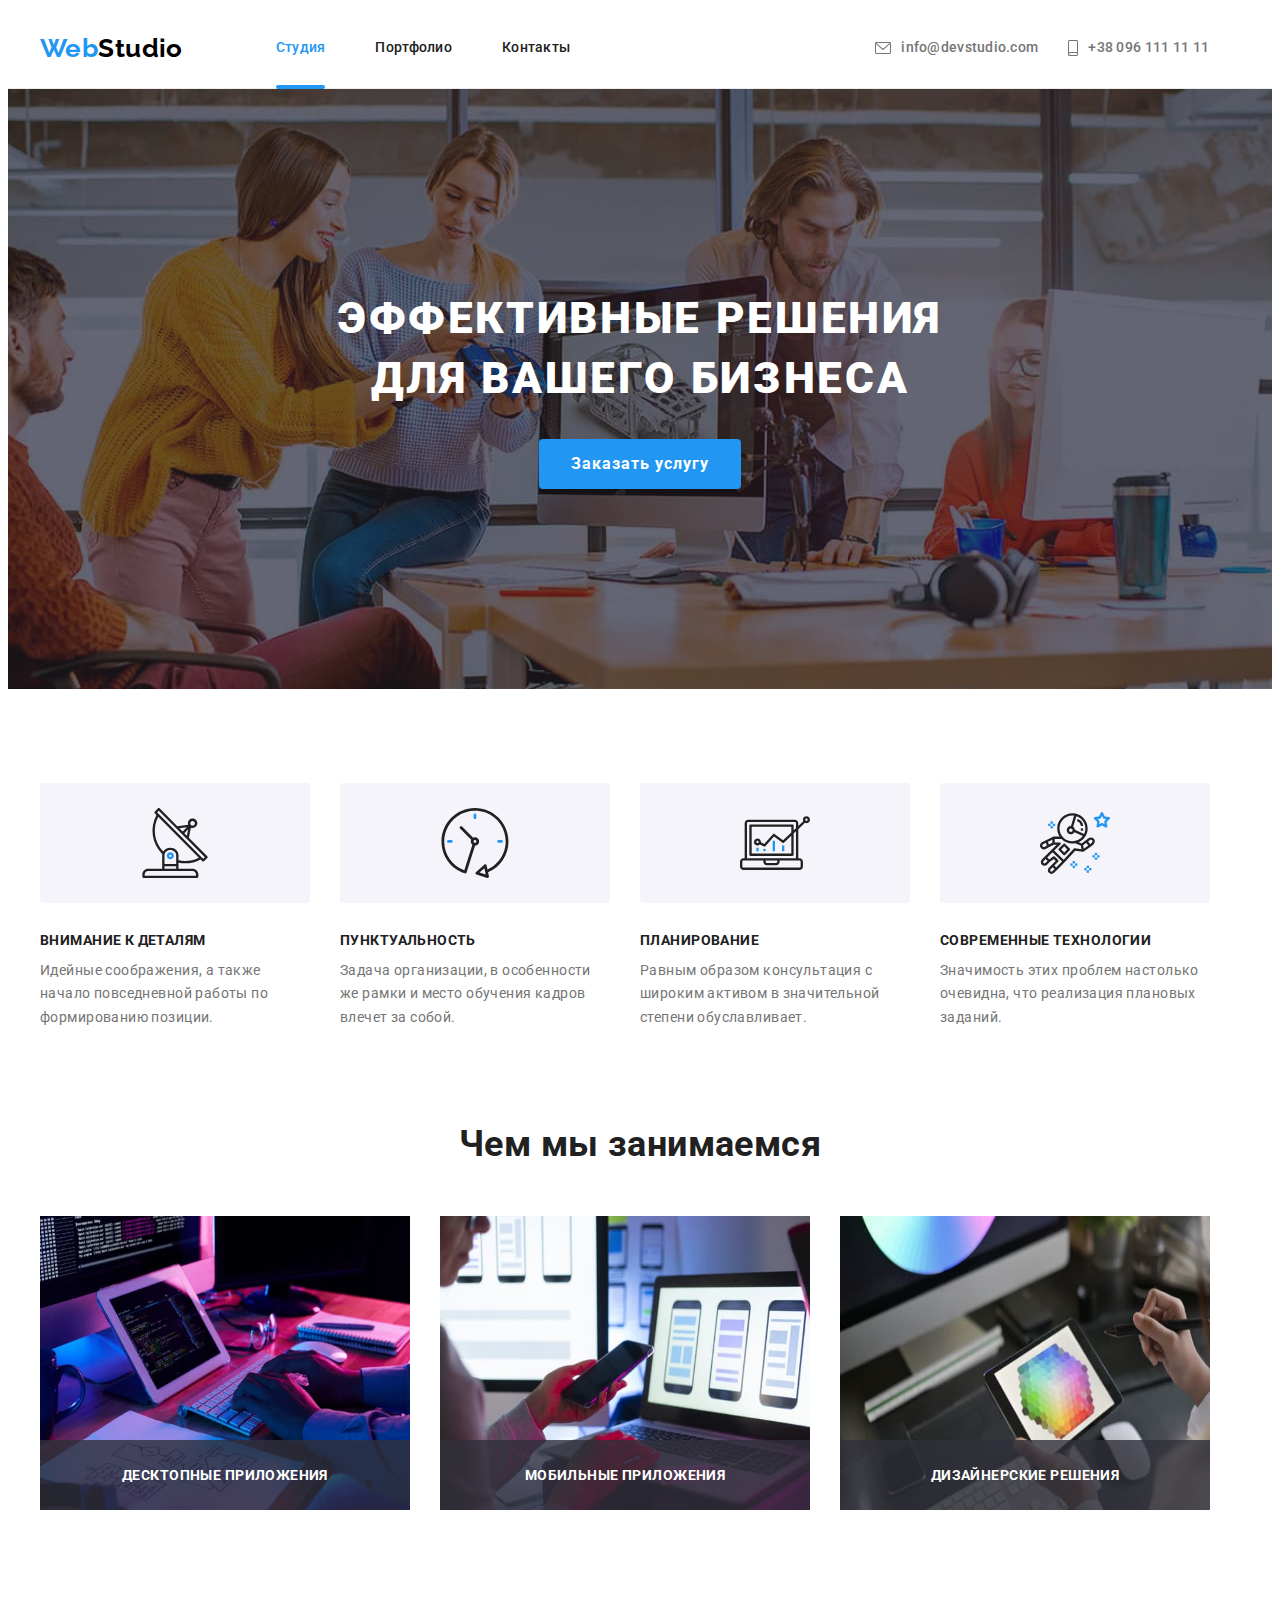
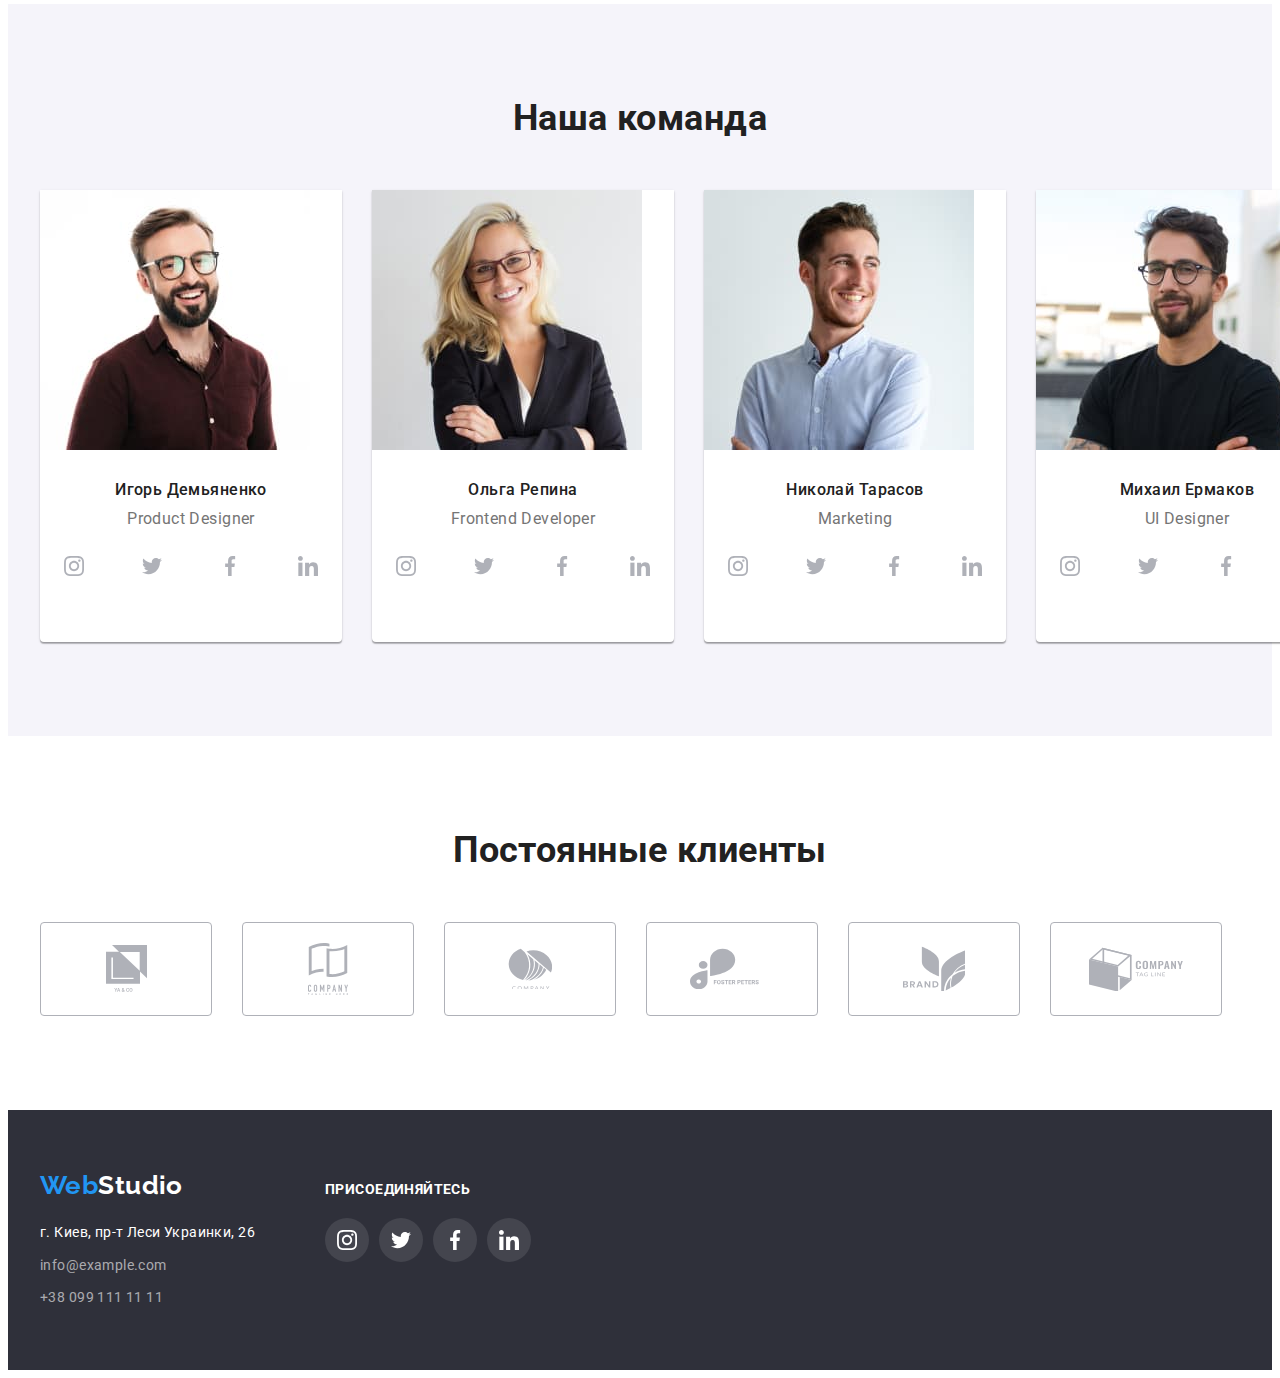
==== index.html @ 5ff28424 "clone" ====
<!DOCTYPE html>
<html lang="ru">
	<head>
		<meta charset="UTF-8" />
		<meta http-equiv="X-UA-Compatible" content="IE=edge" />
		<meta name="viewport" content="width=device-width, initial-scale=1.0" />
		<title>Студия</title>
		<link rel="preconnect" href="https://fonts.googleapis.com" />
		<link rel="preconnect" href="https://fonts.gstatic.com" crossorigin />
		<link
			href="https://fonts.googleapis.com/css2?family=Montserrat&family=Raleway:wght@700&family=Roboto:wght@400;500;700;900&display=swap"
			rel="stylesheet"
		/>
		<link
			rel="stylesheet"
			href="https://cdnjs.cloudflare.com/ajax/libs/modern-normalize/1.1.0/modern-normalize.min.css"
			integrity="sha512-wpPYUAdjBVSE4KJnH1VR1HeZfpl1ub8YT/NKx4PuQ5NmX2tKuGu6U/JRp5y+Y8XG2tV+wKQpNHVUX03MfMFn9Q=="
			crossorigin="anonymous"
			referrerpolicy="no-referrer"
		/>
		<link rel="stylesheet" href="./css/styles.css" />
	</head>
	<body>
		<!-- Шапка -->
		<header class="header">
			<div class="container">
				<div class="header-body">
					<nav class="header-nav">
						<a class="link header-logo" href="./index.html"
							><span class="header-logo-web">Web</span
							><span class="header-logo-studio">Studio</span></a
						>
						<ul class="list header-nav-list">
							<li class="header-nav-list-item">
								<a
									class="link current header-link"
									href="./index.html"
									>Студия</a
								>
							</li>
							<li class="header-nav-list-item">
								<a
									class="link header-link"
									href="./portfolio.html"
									>Портфолио</a
								>
							</li>
							<li class="header-nav-list-item">
								<a class="link header-link" href="">Контакты</a>
							</li>
						</ul>
					</nav>
					<ul class="list header-contacts-list">
						<li class="header-contacts-list-item">
							<a
								class="link header-link"
								href="mailto:info@devstudio.com"
							>
								<svg
									class="icon icon-envelope"
									width="16"
									height="12"
								>
									<use
										href="./images/icons.svg#envelope"
									></use>
								</svg>
								info@devstudio.com</a
							>
						</li>
						<li class="header-contacts-list-item">
							<a
								class="link header-link"
								href="tel:+380961111111"
							>
								<svg
									class="icon icon-smartphone"
									width="10"
									height="16"
								>
									<use
										href="./images/icons.svg#smartphone"
									></use>
								</svg>
								+38 096 111 11 11</a
							>
						</li>
					</ul>
				</div>
			</div>
		</header>
		<!-- Основа -->
		<main>
			<!-- Заказать услугу -->
			<section class="hero">
				<div class="container">
					<h1 class="hero-title">
						Эффективные решения <br />
						для вашего бизнеса
					</h1>
					<button
						class="button hero-button"
						type="button"
						data-modal-open
					>
						Заказать услугу
					</button>
				</div>
			</section>
			<!-- Features -->
			<section class="section benefits">
				<div class="container">
					<h2 class="section-title visually-hidden">
						Наши преимущества
					</h2>
					<ul class="list benefits-list">
						<li class="benefits-list-item">
							<div class="benefits-icons">
								<svg width="70" height="70">
									<use
										href="./images/icons.svg#antenna"
									></use>
								</svg>
							</div>
							<h3 class="benefits-title">Внимание к деталям</h3>
							<p class="benefits-text">
								Идейные соображения, а также начало повседневной
								работы по формированию позиции.
							</p>
						</li>
						<li class="benefits-list-item">
							<div class="benefits-icons">
								<svg width="70" height="70">
									<use href="./images/icons.svg#clock"></use>
								</svg>
							</div>
							<h3 class="benefits-title">Пунктуальность</h3>
							<p class="benefits-text">
								Задача организации, в особенности же рамки и
								место обучения кадров влечет за собой.
							</p>
						</li>
						<li class="benefits-list-item">
							<div class="benefits-icons">
								<svg width="70" height="70">
									<use
										href="./images/icons.svg#diagram"
									></use>
								</svg>
							</div>
							<h3 class="benefits-title">Планирование</h3>
							<p class="benefits-text">
								Равным образом консультация с широким активом в
								значительной степени обуславливает.
							</p>
						</li>
						<li class="benefits-list-item">
							<div class="benefits-icons">
								<svg width="70" height="70">
									<use
										href="./images/icons.svg#astronaut"
									></use>
								</svg>
							</div>
							<h3 class="benefits-title">
								Современные технологии
							</h3>
							<p class="benefits-text">
								Значимость этих проблем настолько очевидна, что
								реализация плановых заданий.
							</p>
						</li>
					</ul>
				</div>
			</section>
			<!-- Чем мы занимаемся -->
			<section class="section our-work">
				<div class="container">
					<h2 class="section-title">Чем мы занимаемся</h2>
					<ul class="list our-work-list">
						<li class="our-work-list-item">
							<div class="our-work-list-item-thumb">
								<img
									class="our-work-list-img"
									class="our-work-list-img"
									src="./images/working-1.jpg"
									alt="Рабочее место 1"
									width="370"
									height="294"
								/>
								<p class="thumb-text">Десктопные приложения</p>
							</div>
						</li>

						<li class="our-work-list-item">
							<div class="our-work-list-item-thumb">
								<img
									class="our-work-list-img"
									src="./images/working-2.jpg"
									alt="Рабочее место 2"
									width="370"
									height="294"
								/>
								<p class="thumb-text">Мобильные приложения</p>
							</div>
						</li>

						<li class="our-work-list-item">
							<div class="our-work-list-item-thumb">
								<img
									class="our-work-list-img"
									src="./images/working-3.jpg"
									alt="Рабочее место 3"
									width="370"
									height="294"
								/>
								<p class="thumb-text">Дизайнерские решения</p>
							</div>
						</li>
					</ul>
				</div>
			</section>
			<!-- Наша команда -->
			<section class="section our-team">
				<div class="container">
					<h2 class="section-title">Наша команда</h2>
					<ul class="list our-team-list">
						<li class="our-team-card">
							<img
								class="our-team-img"
								src="./images/igor-dem.jpg"
								alt="Игорь Демьянненко"
								width="270"
								height="260"
							/>
							<div class="our-team-card-content">
								<h3 class="our-team-title">Игорь Демьяненко</h3>
								<p class="our-team-text">Product Designer</p>
								<ul class="list social-links-list">
									<li class="social-links-list-item">
										<a class="link social-link" href="">
											<svg
												class="icon"
												width="20"
												height="20"
											>
												<use
													href="./images/icons.svg#instagram"
												></use>
											</svg>
										</a>
									</li>
									<li class="social-links-list-item">
										<a class="link social-link" href="">
											<svg
												class="icon"
												width="20"
												height="20"
											>
												<use
													href="./images/icons.svg#twitter"
												></use>
											</svg>
										</a>
									</li>
									<li class="social-links-list-item">
										<a class="link social-link" href="">
											<svg
												class="icon"
												width="20"
												height="20"
											>
												<use
													href="./images/icons.svg#facebook"
												></use>
											</svg>
										</a>
									</li>
									<li class="social-links-list-item">
										<a class="link social-link" href="">
											<svg
												class="icon"
												width="20"
												height="20"
											>
												<use
													href="./images/icons.svg#linkedin"
												></use>
											</svg>
										</a>
									</li>
								</ul>
							</div>
						</li>
						<li class="our-team-card">
							<img
								class="our-team-img"
								src="./images/olga-rep.jpg"
								alt="Ольга Репина"
								width="270"
								height="260"
							/>
							<div class="our-team-card-content">
								<h3 class="our-team-title">Ольга Репина</h3>
								<p class="our-team-text">Frontend Developer</p>
								<ul class="list social-links-list">
									<li class="social-links-list-item">
										<a class="link social-link" href="">
											<svg
												class="icon"
												width="20"
												height="20"
											>
												<use
													href="./images/icons.svg#instagram"
												></use>
											</svg>
										</a>
									</li>
									<li class="social-links-list-item">
										<a class="link social-link" href="">
											<svg
												class="icon"
												width="20"
												height="20"
											>
												<use
													href="./images/icons.svg#twitter"
												></use>
											</svg>
										</a>
									</li>
									<li class="social-links-list-item">
										<a class="link social-link" href="">
											<svg
												class="icon"
												width="20"
												height="20"
											>
												<use
													href="./images/icons.svg#facebook"
												></use>
											</svg>
										</a>
									</li>
									<li class="social-links-list-item">
										<a class="link social-link" href="">
											<svg
												class="icon"
												width="20"
												height="20"
											>
												<use
													href="./images/icons.svg#linkedin"
												></use>
											</svg>
										</a>
									</li>
								</ul>
							</div>
						</li>
						<li class="our-team-card">
							<img
								class="our-team-img"
								src="./images/nik-tar.jpg"
								alt="Николай Тарасов"
								width="270"
								height="260"
							/>
							<div class="our-team-card-content">
								<h3 class="our-team-title">Николай Тарасов</h3>
								<p class="our-team-text">Marketing</p>
								<ul class="list social-links-list">
									<li class="social-links-list-item">
										<a class="link social-link" href="">
											<svg
												class="icon"
												width="20"
												height="20"
											>
												<use
													href="./images/icons.svg#instagram"
												></use>
											</svg>
										</a>
									</li>
									<li class="social-links-list-item">
										<a class="link social-link" href="">
											<svg
												class="icon"
												width="20"
												height="20"
											>
												<use
													href="./images/icons.svg#twitter"
												></use>
											</svg>
										</a>
									</li>
									<li class="social-links-list-item">
										<a class="link social-link" href="">
											<svg
												class="icon"
												width="20"
												height="20"
											>
												<use
													href="./images/icons.svg#facebook"
												></use>
											</svg>
										</a>
									</li>
									<li class="social-links-list-item">
										<a class="link social-link" href="">
											<svg
												class="icon"
												width="20"
												height="20"
											>
												<use
													href="./images/icons.svg#linkedin"
												></use>
											</svg>
										</a>
									</li>
								</ul>
							</div>
						</li>
						<li class="our-team-card">
							<img
								class="our-team-img"
								src="./images/mix-erm.jpg"
								alt="Михаил Ермаков"
								width="270"
								height="260"
							/>
							<div class="our-team-card-content">
								<h3 class="our-team-title">Михаил Ермаков</h3>
								<p class="our-team-text">UI Designer</p>
								<ul class="list social-links-list">
									<li class="social-links-list-item">
										<a class="link social-link" href="">
											<svg
												class="icon"
												width="20"
												height="20"
											>
												<use
													href="./images/icons.svg#instagram"
												></use>
											</svg>
										</a>
									</li>
									<li class="social-links-list-item">
										<a class="link social-link" href="">
											<svg
												class="icon"
												width="20"
												height="20"
											>
												<use
													href="./images/icons.svg#twitter"
												></use>
											</svg>
										</a>
									</li>
									<li class="social-links-list-item">
										<a class="link social-link" href="">
											<svg
												class="icon"
												width="20"
												height="20"
											>
												<use
													href="./images/icons.svg#facebook"
												></use>
											</svg>
										</a>
									</li>
									<li class="social-links-list-item">
										<a class="link social-link" href="">
											<svg
												class="icon"
												width="20"
												height="20"
											>
												<use
													href="./images/icons.svg#linkedin"
												></use>
											</svg>
										</a>
									</li>
								</ul>
							</div>
						</li>
					</ul>
				</div>
			</section>
			<section class="section clients">
				<div class="container">
					<h2 class="section-title">Постоянные клиенты</h2>
					<ul class="list clients-list">
						<li class="clients-list-item">
							<a class="link clients-card" href="">
								<svg
									class="icon clients-card-icon"
									width="41"
									height="46.7"
								>
									<use
										href="./images/icons.svg#clients-1"
									></use>
								</svg>
							</a>
						</li>
						<li class="clients-list-item">
							<a class="link clients-card" href="">
								<svg
									class="icon clients-card-icon"
									width="40"
									height="52"
								>
									<use
										href="./images/icons.svg#clients-2"
									></use>
								</svg>
							</a>
						</li>
						<li class="clients-list-item">
							<a class="link clients-card" href="">
								<svg
									class="icon clients-card-icon"
									width="43.46"
									height="41.18"
								>
									<use
										href="./images/icons.svg#clients-3"
									></use>
								</svg>
							</a>
						</li>
						<li class="clients-list-item">
							<a class="link clients-card" href="">
								<svg
									class="icon clients-card-icon"
									width="84.44"
									height="40.62"
								>
									<use
										href="./images/icons.svg#clients-4"
									></use>
								</svg>
							</a>
						</li>
						<li class="clients-list-item">
							<a class="link clients-card" href="">
								<svg
									class="icon clients-card-icon"
									width="62.54"
									height="45.43"
								>
									<use
										href="./images/icons.svg#clients-5"
									></use>
								</svg>
							</a>
						</li>
						<li class="clients-list-item">
							<a class="link clients-card" href="">
								<svg
									class="icon clients-card-icon"
									width="93.79"
									height="43.93"
								>
									<use
										href="./images/icons.svg#clients-6"
									></use>
								</svg>
							</a>
						</li>
					</ul>
				</div>
			</section>
		</main>
		<!-- Нижняя часть -->
		<footer class="footer">
			<div class="container">
				<div class="footer-left">
					<a class="link footer-logo" href="./index.html">
						<span class="footer-logo-web">Web</span
						><span class="footer-logo-studio">Studio</span>
					</a>
					<address class="footer-adress">
						<ul class="list footer-adress-list">
							<li class="footer-adress-list-item">
								г. Киев, пр-т Леси Украинки, 26
							</li>
							<li class="footer-adress-list-item">
								<a class="link" href="mailto:info@example.com"
									>info@example.com</a
								>
							</li>
							<li class="footer-adress-list-item">
								<a class="link" href="tel:+380991111111"
									>+38 099 111 11 11</a
								>
							</li>
						</ul>
					</address>
				</div>
				<div class="footer-right">
					<h3 class="footer-social-title">Присоединяйтесь</h3>
					<ul class="list social-links-list">
						<li class="social-links-list-item">
							<a class="link social-link" href="">
								<svg class="icon" width="20" height="20">
									<use
										href="./images/icons.svg#instagram"
									></use>
								</svg>
							</a>
						</li>
						<li class="social-links-list-item">
							<a class="link social-link" href="">
								<svg class="icon" width="20" height="20">
									<use
										href="./images/icons.svg#twitter"
									></use>
								</svg>
							</a>
						</li>
						<li class="social-links-list-item">
							<a class="link social-link" href="">
								<svg class="icon" width="20" height="20">
									<use
										href="./images/icons.svg#facebook"
									></use>
								</svg>
							</a>
						</li>
						<li class="social-links-list-item">
							<a class="link social-link" href="">
								<svg class="icon" width="20" height="20">
									<use
										href="./images/icons.svg#linkedin"
									></use>
								</svg>
							</a>
						</li>
					</ul>
				</div>
			</div>
		</footer>
		<div class="backdrop is-hidden" data-modal>
			<div class="modal">
				<button class="button" type="button" data-modal-close>
					<svg class="icon" width="30" height="30">
						<use href="./images/icons.svg#close"></use>
					</svg>
				</button>
			</div>
		</div>
		<script src="./js/modal.js"></script>
	</body>
</html>
---- css/styles.css ----
:root {
	--main-accent-color: #2196f3;
	--logo-black-color: #000000;
	--main-black-color: #212121;
	--main-white-color: #ffffff;
	--social-links-color: #afb1b8;
	--header-contacts-list-color: #757575;
	--footer-address-link-color: rgba(255, 255, 255, 0.6);
	--background-color-hero: #2f303a;
	--backgroung-color-hero-button: #2196f3;
	--background-color-our-work: #f5f4fa;
	--card-set-gap: 30px;
	--card-border: #eeeeee;
}

body {
	font-family: Roboto, sans-serif;
	color: var(--main-black-color);
	font-size: 14px;
	letter-spacing: 0.03em;
	background-color: var(--main-white-color);
}

h1,
h2,
h3,
h4,
h5,
h6,
p,
ul {
	padding: 0;
	margin: 0;
}
img {
	display: block;
	max-width: 100%;
}
.visually-hidden {
	position: absolute;
	width: 1px;
	height: 1px;
	margin: -1px;
	border: 0;
	padding: 0;

	white-space: nowrap;
	clip-path: inset(100%);
	clip: rect(0 0 0 0);
	overflow: hidden;
}

.section {
	padding-top: 94px;
	padding-bottom: 94px;
}
.container {
	width: 1200px;
	margin: 0 auto;
	padding-left: 15px;
	padding-right: 15px;
}
.link {
	text-decoration: none;
	color: inherit;
}
.list {
	list-style-type: none;
	margin: 0;
	padding: 0;
}
.button {
	font-family: inherit;
	cursor: pointer;
}
.header {
	border-bottom: 1px solid #ececec;
}
.header-body {
	display: flex;
	align-items: center;
}
.header-link {
	display: flex;
	align-items: center;
	padding-top: 32px;
	padding-bottom: 32px;
}
.icon-envelope,
.icon-smartphone {
	margin-right: 10px;
	fill: var(--header-contacts-list-color);
}

.header-nav {
	display: flex;
	align-items: center;
}
.header-logo {
	display: block;
	margin-right: 93px;
	font-family: Raleway;
	font-weight: 700;
	font-size: 26px;
	line-height: 1.19;
}
.header-logo-web {
	color: var(--main-accent-color);
}
.header-logo-studio {
	color: var(--logo-black-color);
}
.header-nav-list {
	display: flex;
	margin-right: 305px;
}

.header-nav-list-item {
	font-weight: 500;
	line-height: 1.14;
	letter-spacing: 0.02em;

	transition: color 250ms cubic-bezier(0.4, 0, 0.2, 1);
}
.header-nav-list-item:not(:last-child) {
	margin-right: 50px;
}
.header-nav-list-item:hover,
.header-nav-list-item:focus {
	color: var(--main-accent-color);
}

.header-nav-list .current {
	position: relative;
	color: var(--main-accent-color);
}
.header-nav-list .current::after {
	position: absolute;
	bottom: -1px;
	left: 0;
	content: '';
	width: 100%;
	height: 4px;
	border-radius: 2px;
	background-color: var(--main-accent-color);
}
.header-contacts-list {
	display: flex;
}

.header-contacts-list-item {
	color: var(--header-contacts-list-color);

	font-weight: 500;
	line-height: 1.14;
	letter-spacing: 0.02em;

	transition: color 250ms cubic-bezier(0.4, 0, 0.2, 1);
}
.header-contacts-list-item:not(:last-child) {
	margin-right: 30px;
}
.header-contacts-list-item:hover,
.header-contacts-list-item:focus {
	color: var(--main-accent-color);
}
.header-contacts-list-item .icon {
	transition: fill 250ms cubic-bezier(0.4, 0, 0.2, 1);
}

.header-contacts-list-item:hover .icon {
	fill: var(--main-accent-color);
}
.header-contacts-list-item:focus .icon {
	fill: var(--main-accent-color);
}
.hero {
	background-color: var(--background-color-hero);
	text-align: center;
	padding-top: 200px;
	padding-bottom: 200px;
	background-image: linear-gradient(
			rgba(47, 48, 58, 0.4),
			rgba(47, 48, 58, 0.4)
		),
		url(../images/bgi-hero.jpg);
	background-position: center;
	background-repeat: no-repeat;
	max-width: 1600px;
	margin-right: auto;
	margin-left: auto;
}
.hero-title {
	color: var(--main-white-color);

	font-weight: 900;
	font-size: 44px;
	line-height: 1.36;
	letter-spacing: 0.06em;
	text-transform: uppercase;

	margin-bottom: 30px;
}
.hero-button {
	color: var(--main-white-color);
	background-color: var(--backgroung-color-hero-button);

	font-weight: bold;
	font-size: 16px;
	line-height: 1.87;
	letter-spacing: 0.06em;
	border: none;
	padding: 10px 32px;

	box-shadow: 0px 4px 4px rgba(0, 0, 0, 0.15);
	border-radius: 4px;
}

.section-title {
	margin-bottom: 50px;

	font-size: 36px;
	line-height: 1.16;
	text-align: center;
}

.benefits-list {
	display: flex;
}
.benefits-list-item {
	width: 270px;
}
.benefits-list-item:not(:last-child) {
	margin-right: 30px;
}
.benefits-icons {
	padding: 25px 100px;
	margin-bottom: 30px;
	display: flex;
	background-color: var(--background-color-our-work);
	border-radius: 4px;
	justify-content: center;
	align-items: center;
}
.benefits-title {
	font-size: 14px;
	line-height: 1.14;
	text-transform: uppercase;
	margin-bottom: 10px;
}
.benefits-text {
	color: var(--header-contacts-list-color);

	line-height: 1.71;
}
.our-work {
	padding-top: 0;
}
.our-work-list {
	display: flex;
}
.our-work-list-item:not(:last-child) {
	margin-right: 30px;
}
.our-work-list-item-thumb {
	position: relative;
}
.our-work-list-item-thumb .thumb-text {
	position: absolute;
	left: 0;
	bottom: 0;
	background-color: rgba(47, 48, 58, 0.8);

	font-weight: 700;
	line-height: calc(16 / 14);
	text-align: center;
	text-transform: uppercase;
	color: var(--main-white-color);

	width: 370px;
	padding-top: 27px;
	padding-bottom: 27px;
}
.our-team {
	background-color: var(--background-color-our-work);
}
.our-team .section-title {
	margin-bottom: 50px;
}
.our-team-list {
	display: flex;
	justify-content: space-between;
}

.our-team-card {
	background-color: var(--main-white-color);

	text-align: center;

	box-shadow: 0px 1px 3px rgba(0, 0, 0, 0.12), 0px 1px 1px rgba(0, 0, 0, 0.14),
		0px 2px 1px rgba(0, 0, 0, 0.2);
	border-radius: 0px 0px 4px 4px;
}
.our-team-card:not(:last-child) {
	margin-right: 30px;
}

.our-team-card-content {
	padding-top: 30px;
	padding-bottom: 30px;
}
.our-team-title {
	font-weight: 500;
	font-size: 16px;
	line-height: 1.19;

	margin-bottom: 10px;
}
.our-team-text {
	color: var(--header-contacts-list-color);

	font-size: 16px;
	line-height: 1.19;

	margin-bottom: 16px;
}
.our-team .social-links-list {
	display: flex;
	align-items: center;
	justify-content: center;
}
.our-team .social-links-list-item {
	display: flex;
}
.our-team .social-links-list-item:not(:last-child) {
	margin-right: 10px;
}
.our-team .social-link {
	padding: 12px;
	width: 44px;
	height: 44px;
	fill: var(--social-links-color);
	border-radius: 50%;
	transition: background-color 250ms cubic-bezier(0.4, 0, 0.2, 1);
}
.our-team .social-link:hover,
.our-team .social-link:focus {
	background-color: var(--main-accent-color);
}
.our-team .icon {
	fill: var(--social-links-color);
	transition: fill 250ms cubic-bezier(0.4, 0, 0.2, 1);
}
.our-team .social-link:hover .icon {
	fill: var(--main-white-color);
}
.our-team .social-link:focus .icon {
	fill: var(--main-white-color);
}
.clients-list {
	display: flex;
}

.clients-list-item:not(:last-child) {
	margin-right: 30px;
}
.clients-card {
	display: flex;
	justify-content: center;
	align-items: center;

	width: 170px;
	height: 92px;
	border: 1px solid var(--social-links-color);
	border-radius: 4px;

	transition: border 250ms cubic-bezier(0.4, 0, 0.2, 1);
}
.clients-card:hover,
.clients-card:focus {
	border: 1px solid var(--main-accent-color);
}
.clients-card:hover .icon,
.clients-card:focus .icon {
	fill: var(--main-accent-color);
}
.clients-card-icon {
	fill: var(--social-links-color);
	transition: fill 250ms cubic-bezier(0.4, 0, 0.2, 1);
}
.footer {
	background-color: var(--background-color-hero);
	padding-top: 60px;
	padding-bottom: 60px;
}
.footer .container {
	display: flex;
}
.footer-left {
	margin-right: 70px;
}
.footer-right {
	margin-top: 12px;
}

.footer .social-links-list {
	display: flex;
}
.footer .social-links-list-item {
	display: flex;
}
.footer .social-link {
	width: 44px;
	height: 44px;
	display: flex;
	justify-content: center;
	align-items: center;
	background-color: rgba(255, 255, 255, 0.1);
	border-radius: 50%;

	transition: background-color 250ms cubic-bezier(0.4, 0, 0.2, 1);
}
.footer .social-link:hover,
.footer .social-link:focus {
	background-color: var(--main-accent-color);
}
.footer .social-links-list-item:not(:last-child) {
	margin-right: 10px;
}
.footer .link {
	fill: var(--main-white-color);
}
.footer-logo {
	display: block;
	margin-bottom: 20px;
	font-family: Raleway;
	font-weight: 700;
	font-size: 26px;
	line-height: 1.19;
}
.footer-logo-web {
	color: var(--main-accent-color);
}
.footer-logo-studio {
	color: var(--main-white-color);
}

.footer-adress-list-item {
	color: var(--main-white-color);

	font-style: normal;
	line-height: 1.71;
}
.footer-adress-list-item:not(:last-child) {
	margin-bottom: 9px;
}
.footer-adress-list-item .link {
	color: var(--footer-address-link-color);
	transition: color 250ms cubic-bezier(0.4, 0, 0.2, 1);
}

.footer-adress-list-item .link:hover,
.footer-adress-list-item .link:focus {
	color: var(--main-accent-color);
}
.footer-social-title {
	font-size: 14px;
	line-height: 1.14;
	text-transform: uppercase;
	color: var(--main-white-color);
	margin-bottom: 20px;
}
/* Portfolio */

.portfolio-button-list {
	display: flex;
	margin-bottom: 50px;
	justify-content: center;
}
.portfolio-button-list-item:not(:last-child) {
	margin-right: 8px;
}
.portfolio-button-list-item-button {
	background-color: var(--background-color-our-work);

	font-weight: 500;
	font-size: 16px;
	line-height: 1.62;

	padding: 6px 22px;
	border-radius: 4px;
	border-color: transparent;

	transition: background-color 250ms cubic-bezier(0.4, 0, 0.2, 1),
		color 250ms cubic-bezier(0.4, 0, 0.2, 1),
		box-shadow 250ms cubic-bezier(0.4, 0, 0.2, 1);
}
.portfolio-button-list-item-button:hover,
.portfolio-button-list-item-button:focus {
	background-color: var(--main-accent-color);
	color: var(--main-white-color);
	box-shadow: 0px 3px 1px rgba(0, 0, 0, 0.1), 0px 1px 2px rgba(0, 0, 0, 0.08),
		0px 2px 2px rgba(0, 0, 0, 0.12);
}

.portfolio-card-list {
	display: flex;
	flex-wrap: wrap;
	margin-right: calc(-1 * var(--card-set-gap));
	margin-bottom: calc(-1 * var(--card-set-gap));
}
.portfolio-card-list-item {
	flex-basis: calc(100% / 3 - var(--card-set-gap));
	margin-right: var(--card-set-gap);
	margin-bottom: var(--card-set-gap);

	transition: box-shadow 250ms cubic-bezier(0.4, 0, 0.2, 1);
}
.portfolio-card-list-item:hover,
.portfolio-card-list-item:focus {
	box-shadow: 0px 1px 1px rgba(0, 0, 0, 0.12), 0px 4px 4px rgba(0, 0, 0, 0.06),
		1px 4px 6px rgba(0, 0, 0, 0.16);
}
.portfolio-card-list-item .card-thumb {
	position: relative;
	overflow: hidden;
}
.portfolio-card-list-item .card-overlay {
	position: absolute;
	bottom: -100%;
	left: 0;

	padding: 24px;
	display: flex;
	align-items: center;
	justify-content: center;
	overflow: hidden;
	width: 370px;
	height: 294px;

	background-color: rgba(33, 150, 243, 0.9);
}
.portfolio-card-list-item .link .card-overlay {
	transform: translateY(0);
	transition: transform 250ms cubic-bezier(0.4, 0, 0.2, 1);
}
.portfolio-card-list-item .link:hover .card-overlay {
	transform: translateY(-100%);
}
.portfolio-card-list-item .card-overlay-text {
	font-size: 18px;
	line-height: calc(28 / 18);
	color: var(--main-white-color);
}
.portfolio-card-list-content {
	padding: 20px 24px;
	border-bottom: var(--card-border) solid 1px;
	border-left: var(--card-border) solid 1px;
	border-right: var(--card-border) solid 1px;
}
.porfolio-card-list-title {
	font-size: 18px;
	line-height: 2;
	letter-spacing: 0.06em;
}
.porfolio-card-list-text {
	color: var(--header-contacts-list-color);

	font-size: 16px;
	line-height: 1.87;
}

.backdrop {
	position: fixed;
	top: 0;
	left: 0;
	background-color: rgba(0, 0, 0, 0.2);
	width: 100%;
	height: 100%;
	opacity: 1;

	transition: opacity 250ms cubic-bezier(0.4, 0, 0.2, 1);
}
.backdrop.is-hidden {
	opacity: 0;
	pointer-events: none;
}
.backdrop.is-hidden .modal {
	transform: translate(-50%, -50%) scale(0.8);
}
.modal {
	position: absolute;
	top: 50%;
	left: 50%;
	transform: translate(-50%, -50%) scale(1);
	width: 528px;
	height: 581px;

	background-color: var(--main-white-color);
	box-shadow: 0px 1px 3px rgba(0, 0, 0, 0.12), 0px 1px 1px rgba(0, 0, 0, 0.14),
		0px 2px 1px rgba(0, 0, 0, 0.2);
	border-radius: 4px;

	transition: transform 250ms cubic-bezier(0.4, 0, 0.2, 1);
}
.modal .button {
	position: absolute;
	top: 8px;
	right: 8px;

	display: flex;
	align-items: center;
	justify-content: center;

	width: 30px;
	height: 30px;
	padding: 0;
	background-color: inherit;
	border: none;
	box-shadow: none;
}
.modal .icon {
	display: flex;
	justify-content: center;
	align-items: center;
	width: 30px;
	height: 30px;
}
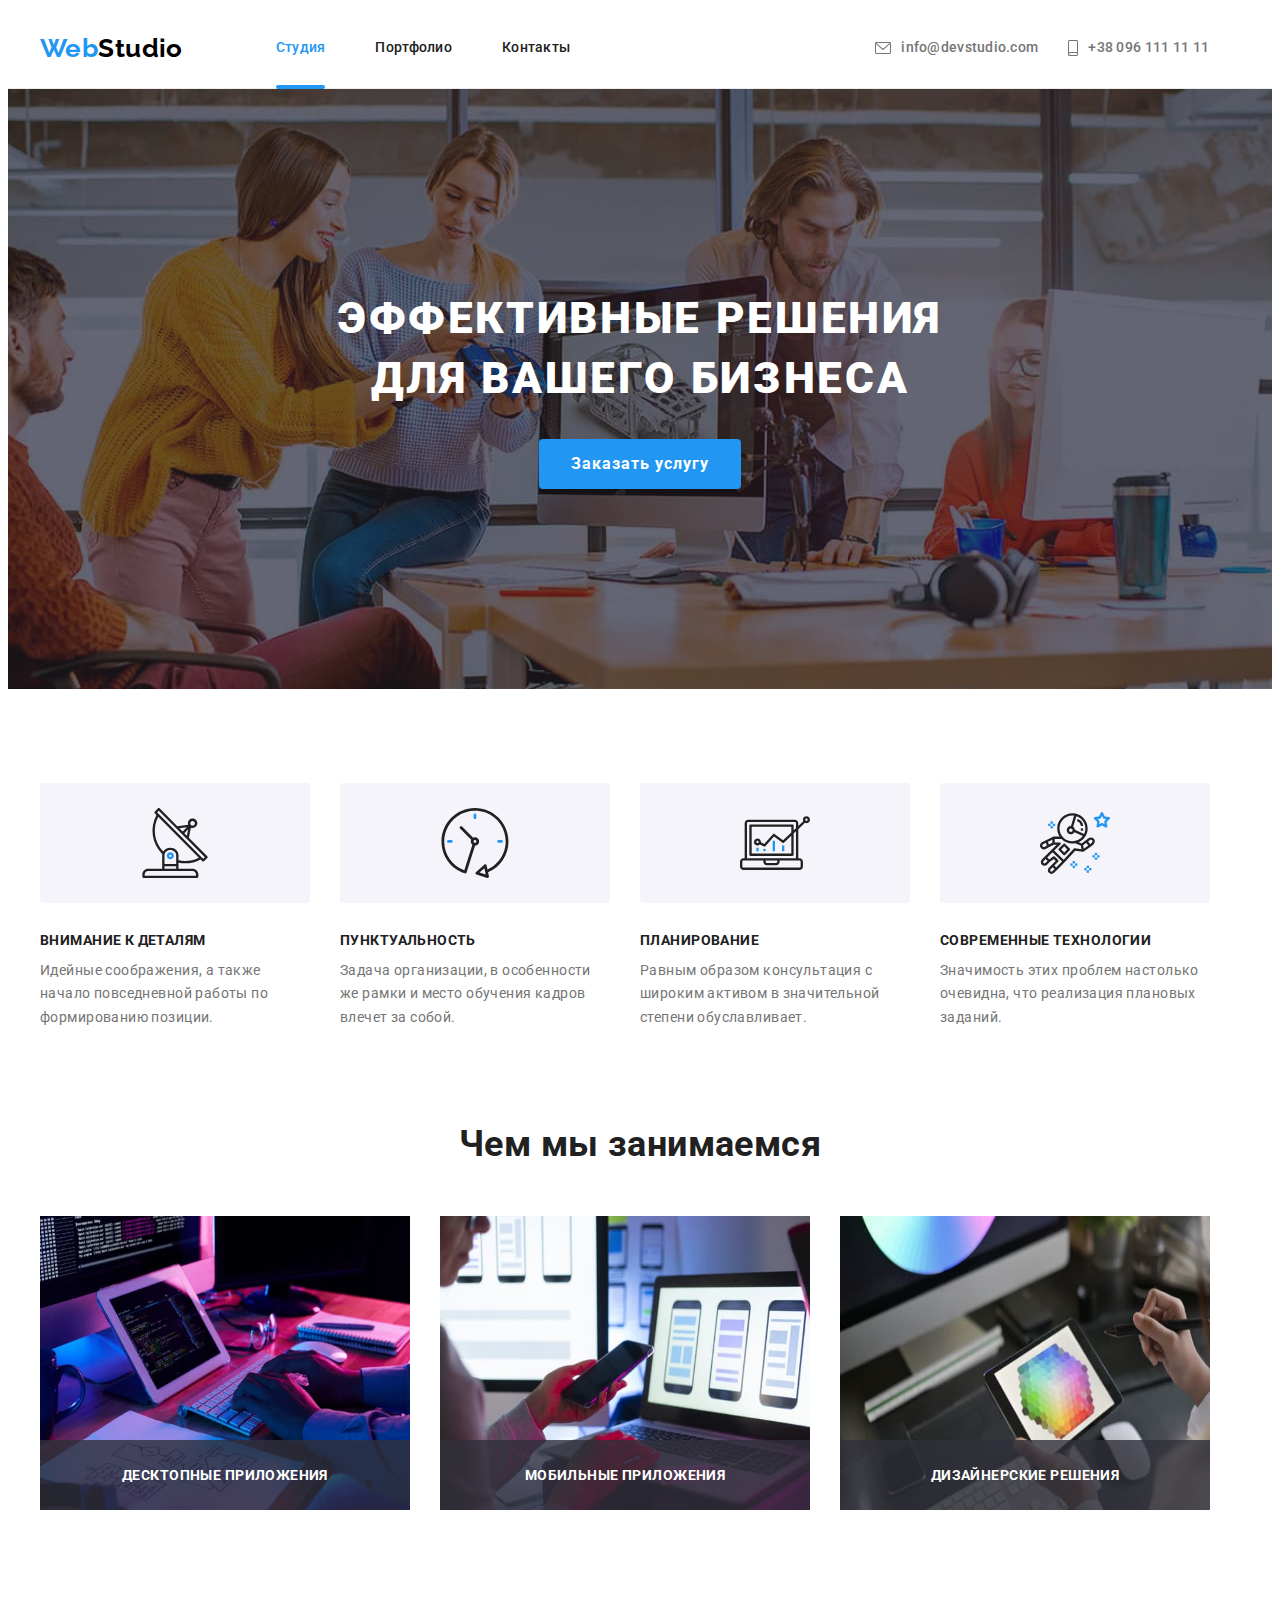
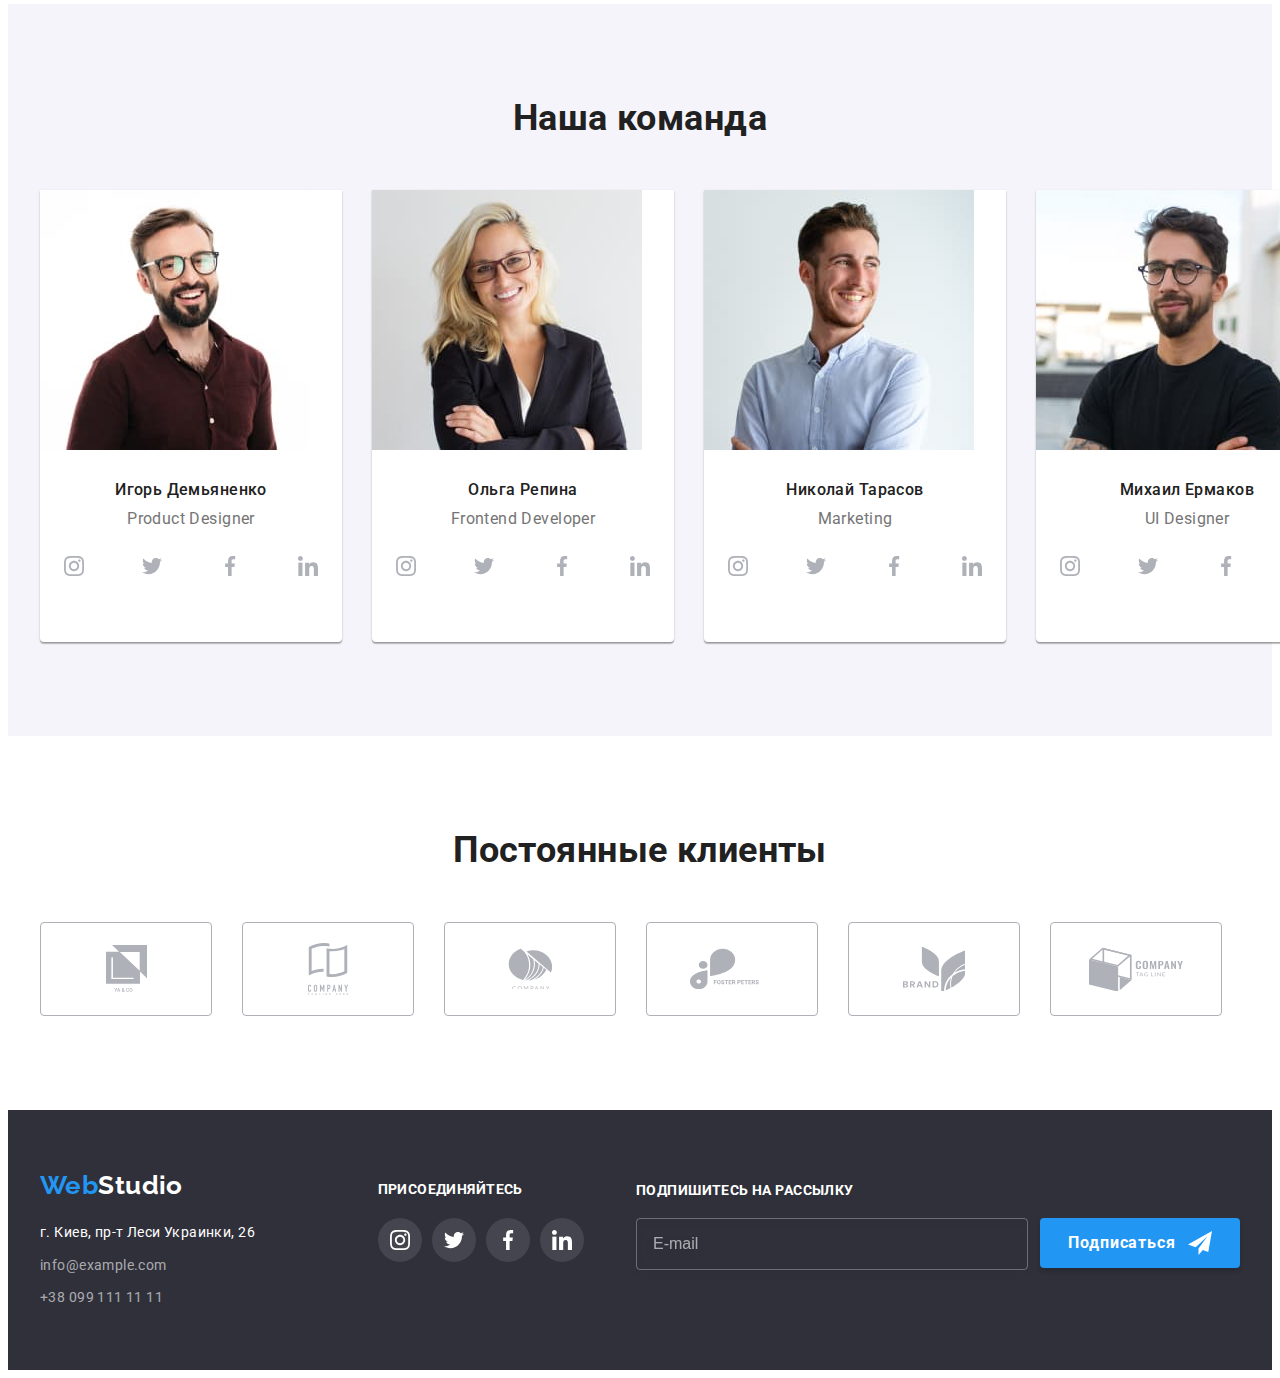
==== commit fb8f4677: "Сдача ДЗ №1" ====
--- a/index.html
+++ b/index.html
@@ -649,15 +649,106 @@
 						</li>
 					</ul>
 				</div>
+				<form class="footer-form">
+					<p class="footer-form-text">Подпишитесь на рассылку</p>
+					<div class="footer-form-and-button">
+						<input
+							class="footer-form-email"
+							type="email"
+							name="email"
+							placeholder="E-mail"
+						/>
+						<button class="button footer-form-button" type="submit">
+							<span class="footer-form-button-text"
+								>Подписаться</span
+							>
+							<svg class="icon">
+								<use href="./images/icons.svg#icon-send"></use>
+							</svg>
+						</button>
+					</div>
+				</form>
 			</div>
 		</footer>
 		<div class="backdrop is-hidden" data-modal>
 			<div class="modal">
-				<button class="button" type="button" data-modal-close>
-					<svg class="icon" width="30" height="30">
+				<button
+					class="button button-close"
+					type="button"
+					data-modal-close
+				>
+					<svg class="icon-close" width="30" height="30">
 						<use href="./images/icons.svg#close"></use>
 					</svg>
 				</button>
+				<form class="modal-form">
+					<p class="modal-form-title">
+						Оставьте свои данные, мы вам перезвоним
+					</p>
+					<label class="modal-label">
+						<p>Имя</p>
+						<div class="modal-label-input">
+							<input type="text" name="name" />
+							<svg class="icon" width="18" height="18">
+								<use
+									href="./images/icons.svg#modal-person"
+								></use>
+							</svg>
+						</div>
+					</label>
+					<label class="modal-label">
+						<p>Телефон</p>
+						<div class="modal-label-input">
+							<input type="tel" name="tel" />
+							<svg class="icon" width="18" height="18">
+								<use
+									href="./images/icons.svg#modal-phone"
+								></use>
+							</svg>
+						</div>
+					</label>
+					<label class="modal-label">
+						<p>Почта</p>
+						<div class="modal-label-input">
+							<input type="email" name="email" />
+							<svg class="icon" width="18" height="18">
+								<use
+									href="./images/icons.svg#modal-email"
+								></use>
+							</svg>
+						</div>
+					</label>
+					<label class="modal-label">
+						<p>Комментарий</p>
+						<textarea
+							class="comment"
+							type="text"
+							name="comment"
+							placeholder="Введите текст"
+						></textarea>
+					</label>
+					<label class="modal-policy">
+						<input
+							class="checkbox-policy"
+							type="checkbox"
+							name="checkbox"
+						/>
+						<svg class="icon" width="16" height="15">
+							<use
+								href="./images/icons.svg#checkbox-policy"
+							></use>
+						</svg>
+						<p>
+							Соглашаюсь с рассылкой и принимаю
+							<a class="link policy-link" href=""
+								>Условия договора</a
+							>
+						</p>
+					</label>
+					<button class="button button-submit" type="submit">
+						<span>Отправить</span>
+					</button>
+				</form>
 			</div>
 		</div>
 		<script src="./js/modal.js"></script>
--- a/css/styles.css
+++ b/css/styles.css
@@ -399,8 +399,10 @@
 .footer-left {
 	margin-right: 70px;
 }
-.footer-right {
-	margin-top: 12px;
+.footer-right,
+.footer-form {
+	padding-top: 12px;
+	margin-left: auto;
 }
 
 .footer .social-links-list {
@@ -469,6 +471,69 @@
 	text-transform: uppercase;
 	color: var(--main-white-color);
 	margin-bottom: 20px;
+}
+.footer-form-text {
+	font-weight: 700;
+	line-height: calc(16 / 14);
+	text-transform: uppercase;
+	color: var(--main-white-color);
+
+	margin-bottom: 20px;
+}
+.footer-form-email {
+	width: 358px;
+	padding: 15px 16px;
+	margin-right: 12px;
+	color: var(--footer-address-link-color);
+	font-size: 16px;
+	line-height: calc(20 / 16);
+	background-color: inherit;
+
+	border: 1px solid rgba(255, 255, 255, 0.3);
+
+	filter: drop-shadow(0px 4px 4px rgba(0, 0, 0, 0.15));
+	border-radius: 4px;
+}
+.footer-form-email:focus {
+	outline: none;
+}
+.footer-form-email::placeholder {
+	color: var(--footer-address-link-color);
+	font-size: 16px;
+	line-height: calc(20 / 16);
+}
+.footer-form-and-button {
+	display: flex;
+}
+.footer-form-button {
+	display: flex;
+	align-items: center;
+	text-align: center;
+	justify-content: center;
+	width: 200px;
+	height: 50px;
+
+	background-color: var(--main-accent-color);
+	box-shadow: 0px 4px 4px rgba(0, 0, 0, 0.15);
+	border-radius: 4px;
+	border: none;
+}
+.footer-form-button-text {
+	color: var(--main-white-color);
+
+	font-weight: 700;
+	font-size: 16px;
+	line-height: calc(30 / 16);
+	letter-spacing: 0.06em;
+
+	margin-right: 12px;
+}
+.footer-form-button .icon {
+	display: block;
+	padding: 0;
+	margin: 0;
+	width: 24px;
+	height: 24px;
 }
 /* Portfolio */
 
@@ -603,7 +668,7 @@
 
 	transition: transform 250ms cubic-bezier(0.4, 0, 0.2, 1);
 }
-.modal .button {
+.modal .button-close {
 	position: absolute;
 	top: 8px;
 	right: 8px;
@@ -618,11 +683,151 @@
 	background-color: inherit;
 	border: none;
 	box-shadow: none;
-}
-.modal .icon {
-	display: flex;
-	justify-content: center;
-	align-items: center;
-	width: 30px;
-	height: 30px;
-}
+
+	outline: 1px solid rgba(0, 0, 0, 0.1);
+	border-radius: 50%;
+
+	transition: fill 250ms cubic-bezier(0.4, 0, 0.2, 1);
+}
+.modal .button-close:hover,
+.modal .button-close:focus {
+	fill: var(--main-accent-color);
+}
+
+.modal-form {
+	padding: 40px;
+}
+.modal-form-title {
+	font-weight: 700;
+	font-size: 20px;
+	line-height: calc(23 / 20);
+	text-align: center;
+	color: var(--main-black-color);
+
+	margin-bottom: 12px;
+}
+.modal-label {
+	display: block;
+	margin-bottom: 10px;
+}
+
+.modal-label-input {
+	position: relative;
+}
+.modal-label p {
+	color: var(--header-contacts-list-color);
+	font-size: 12px;
+	line-height: calc(14 / 12);
+	letter-spacing: 0.01em;
+
+	margin-bottom: 4px;
+}
+.comment::placeholder {
+	color: rgba(117, 117, 117, 0.5);
+}
+.modal-label input {
+	height: 40px;
+}
+.modal-label input,
+.modal-label textarea {
+	width: 100%;
+	border: 1px solid rgba(33, 33, 33, 0.2);
+	border-radius: 4px;
+	padding: 16px 12px 16px 42px;
+	outline: none;
+
+	transition: border 250ms cubic-bezier(0.4, 0, 0.2, 1);
+}
+.modal-label input:focus,
+.modal-label textarea:focus {
+	border: 1px solid var(--main-accent-color);
+}
+.modal-label input + .icon,
+.modal-label textarea + .icon {
+	transition: fill 250ms cubic-bezier(0.4, 0, 0.2, 1);
+}
+.modal-label input:focus + .icon,
+.modal-label textarea:focus + .icon {
+	fill: var(--main-accent-color);
+}
+.modal-label .comment {
+	height: 120px;
+	padding: 16px 12px 16px 12px;
+}
+.modal-label textarea {
+	resize: none;
+}
+.modal-policy {
+	display: flex;
+	align-items: center;
+	justify-content: center;
+	margin-bottom: 30px;
+}
+.modal-policy p {
+	line-height: calc(24 / 14);
+	color: var(--header-contacts-list-color);
+}
+.policy-link {
+	text-decoration: underline;
+	color: var(--main-accent-color);
+}
+
+.modal-label .icon {
+	position: absolute;
+	top: 50%;
+	left: 12px;
+
+	transform: translateY(-50%);
+}
+
+.button-submit {
+	display: flex;
+	align-items: center;
+	text-align: center;
+	justify-content: center;
+	margin-left: auto;
+	margin-right: auto;
+
+	width: 200px;
+	height: 50px;
+	border: none;
+	box-shadow: 0px 4px 4px rgba(0, 0, 0, 0.15);
+	border-radius: 4px;
+	background-color: var(--main-accent-color);
+
+	color: var(--main-white-color);
+	font-weight: 700;
+	font-size: 16px;
+	line-height: calc(30 / 16);
+	letter-spacing: 0.06em;
+}
+.checkbox-policy {
+	position: absolute;
+	width: 1px;
+	height: 1px;
+	margin: -1px;
+	border: 0;
+	padding: 0;
+
+	white-space: nowrap;
+	clip-path: inset(100%);
+	clip: rect(0 0 0 0);
+	overflow: hidden;
+}
+.checkbox-policy + .icon {
+	display: flex;
+	align-items: center;
+	justify-content: center;
+	margin-right: 8.38px;
+	border: 1px solid var(--main-black-color);
+	border-radius: 4px;
+	fill: transparent;
+	transition: background-color 250ms cubic-bezier(0.4, 0, 0.2, 1),
+		fill 250ms cubic-bezier(0.4, 0, 0.2, 1);
+}
+
+.checkbox-policy:checked + .icon {
+	background-color: var(--main-accent-color);
+	border: none;
+	fill: var(--main-white-color);
+}
